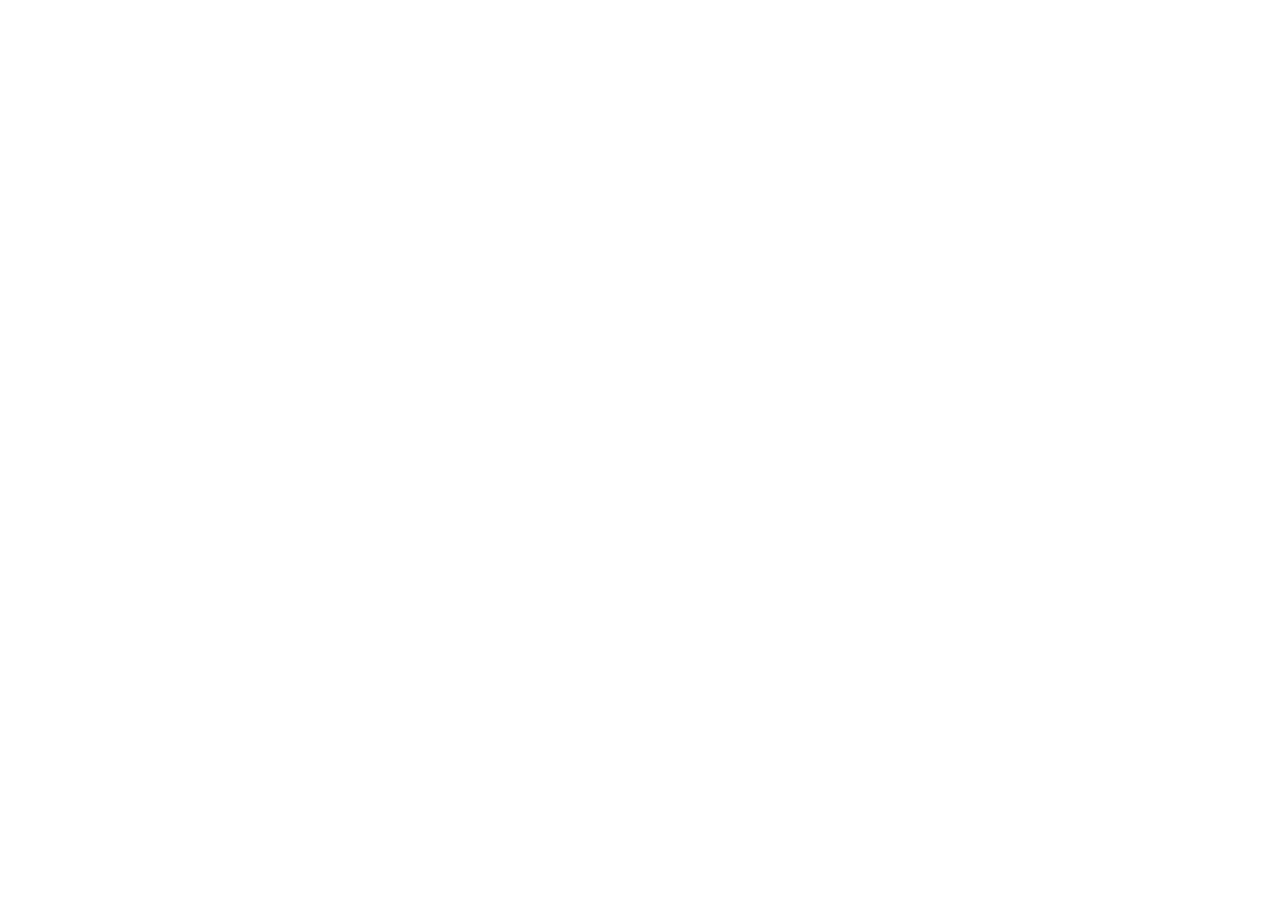
==== index.html @ 90fda1fa "Deploy 2026-11-05T16:38:53Z" ====
<!doctype html>
<html lang="fr" dir="ltr">
  <head>
    <meta charset="UTF-8" />
    <meta name="viewport" content="width=device-width, initial-scale=1.0" />
    <meta name="theme-color" content="#F7F3EA" />
    <link rel="icon" type="image/svg+xml" href="/cap-cpi-v2-site/favicon.svg" />
    <meta name="description" content="Cap CPI v4 — 240 questions OFPPT en 24 niveaux, méthode 4C, fiches, notions, examen blanc et badge partageable." />
    <title>Cap CPI v4 — Objectif niveau 24</title>
    <link rel="preconnect" href="https://fonts.googleapis.com" />
    <link rel="preconnect" href="https://fonts.gstatic.com" crossorigin />
    <link
      href="https://fonts.googleapis.com/css2?family=Fraunces:opsz,wght@9..144,400;9..144,500;9..144,600;9..144,700&family=Inter:wght@400;500;600;700&family=IBM+Plex+Mono:wght@400;500&family=IBM+Plex+Sans+Arabic:wght@400;500;600;700&display=swap"
      rel="stylesheet"
    />
    <script type="module" crossorigin src="/cap-cpi-v2-site/assets/index-B3IMNW7y.js"></script>
    <link rel="stylesheet" crossorigin href="/cap-cpi-v2-site/assets/index-BA9GoqHi.css">
  </head>
  <body>
    <div id="root"></div>
  </body>
</html>
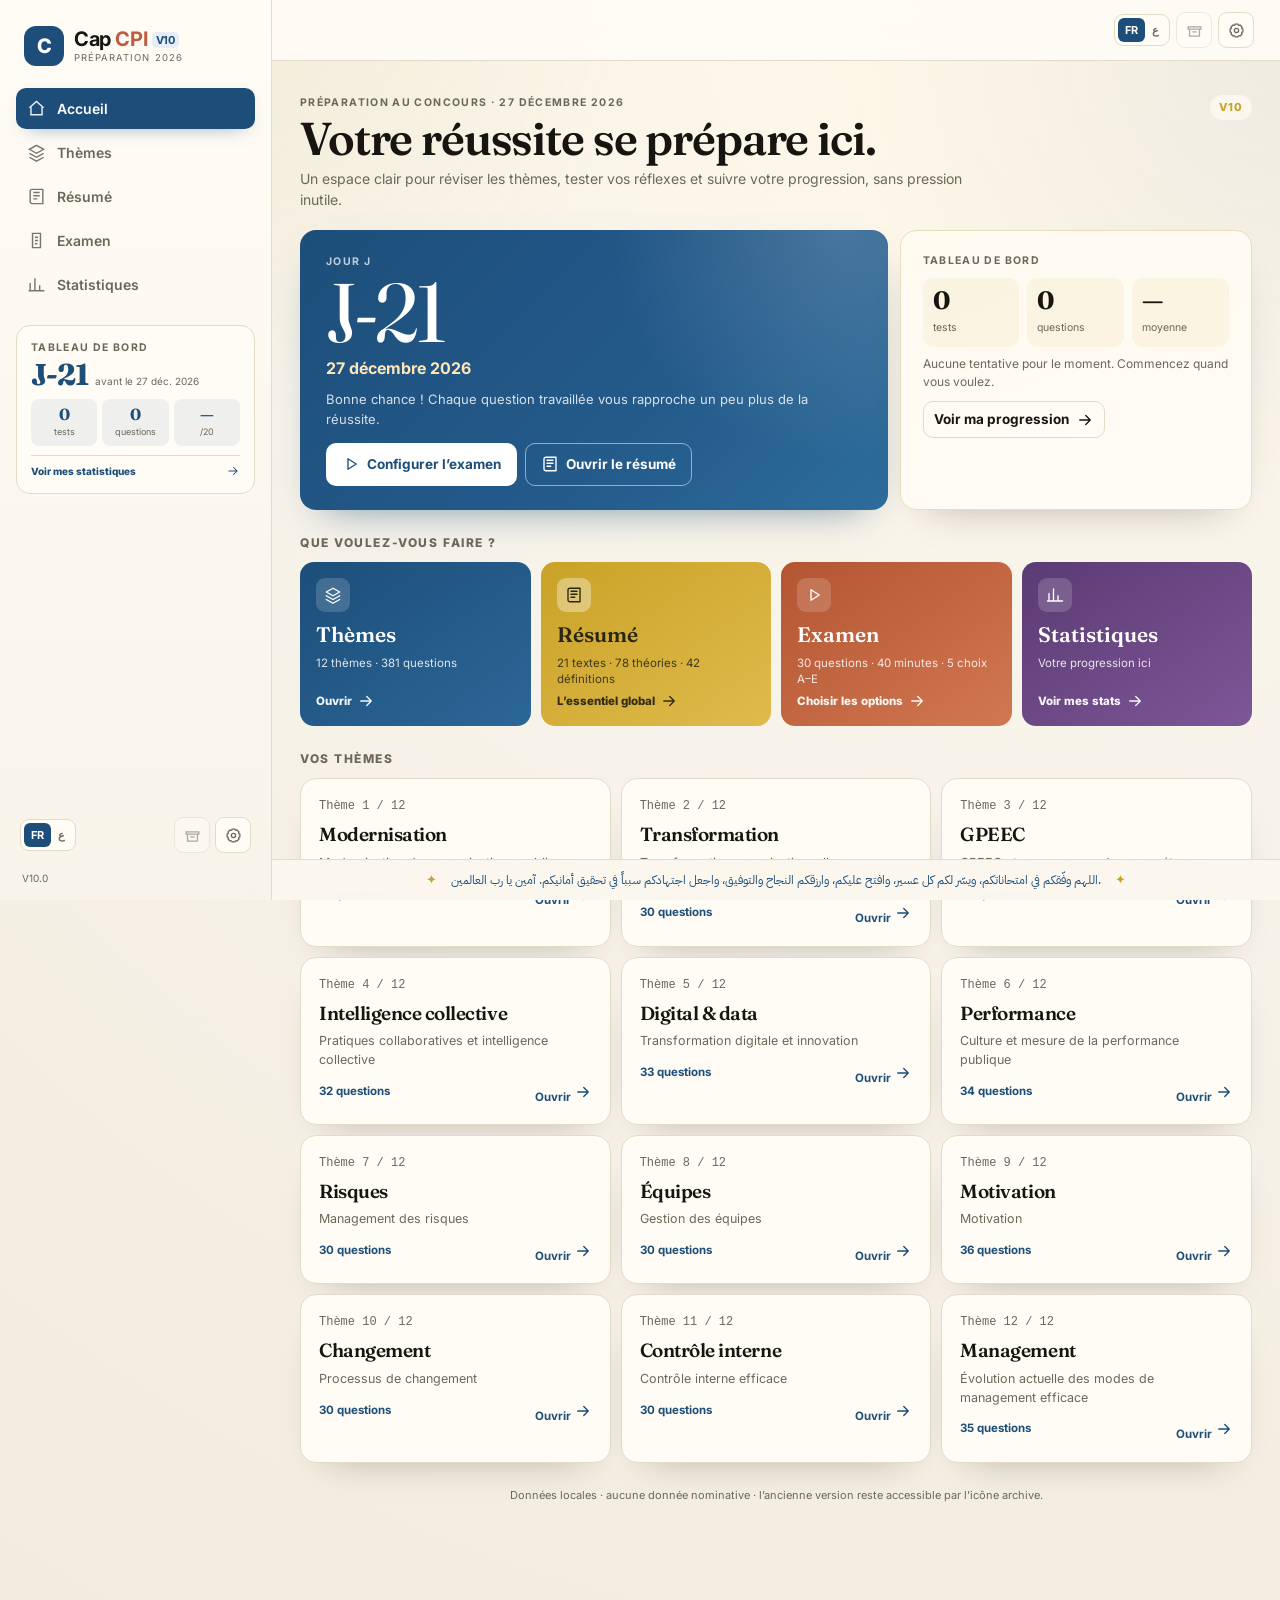
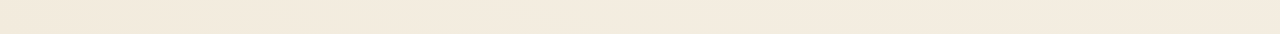
==== commit b19ef1c4: "Deploy 2026-11-25T21:09:06Z" ====
--- a/index.html
+++ b/index.html
@@ -1,22 +1,97 @@
 <!doctype html>
-<html lang="fr" dir="ltr">
-  <head>
-    <meta charset="UTF-8" />
-    <meta name="viewport" content="width=device-width, initial-scale=1.0" />
-    <meta name="theme-color" content="#F7F3EA" />
-    <link rel="icon" type="image/svg+xml" href="/cap-cpi-v2-site/favicon.svg" />
-    <meta name="description" content="Cap CPI v4 — 240 questions OFPPT en 24 niveaux, méthode 4C, fiches, notions, examen blanc et badge partageable." />
-    <title>Cap CPI v4 — Objectif niveau 24</title>
-    <link rel="preconnect" href="https://fonts.googleapis.com" />
-    <link rel="preconnect" href="https://fonts.gstatic.com" crossorigin />
-    <link
-      href="https://fonts.googleapis.com/css2?family=Fraunces:opsz,wght@9..144,400;9..144,500;9..144,600;9..144,700&family=Inter:wght@400;500;600;700&family=IBM+Plex+Mono:wght@400;500&family=IBM+Plex+Sans+Arabic:wght@400;500;600;700&display=swap"
-      rel="stylesheet"
-    />
-    <script type="module" crossorigin src="/cap-cpi-v2-site/assets/index-B3IMNW7y.js"></script>
-    <link rel="stylesheet" crossorigin href="/cap-cpi-v2-site/assets/index-BA9GoqHi.css">
-  </head>
-  <body>
-    <div id="root"></div>
-  </body>
+<html lang="fr">
+<head>
+  <meta charset="utf-8" />
+  <meta name="viewport" content="width=device-width, initial-scale=1" />
+  <title>Cap CPI — Préparation au concours 2026</title>
+  <meta name="description" content="Cap CPI — préparation au concours OFPPT : thèmes, résumé, examen et statistiques." />
+  <link rel="preconnect" href="https://fonts.googleapis.com" />
+  <link rel="preconnect" href="https://fonts.gstatic.com" crossorigin />
+  <link href="https://fonts.googleapis.com/css2?family=Fraunces:opsz,wght@9..144,400;9..144,500;9..144,600;9..144,700&family=Inter:wght@400;500;600;700&family=IBM+Plex+Mono:wght@400;500&family=IBM+Plex+Sans+Arabic:wght@400;500;600;700&display=swap" rel="stylesheet" />
+  <link rel="icon" href="./favicon.svg" />
+  <link rel="stylesheet" href="./pilot.css" />
+</head>
+<body>
+  <div class="app">
+    <aside class="sidebar">
+      <a class="logo" href="#/" aria-label="Accueil">
+        <span class="logo-mark">C</span>
+        <span class="logo-text">
+          <span class="logo-title">Cap <em>CPI</em> <span class="logo-version">V10</span></span>
+          <span class="logo-sub">PRÉPARATION 2026</span>
+        </span>
+      </a>
+      <nav class="side-nav" aria-label="Navigation">
+        <a class="nav-item active" data-nav="home" href="#/"><svg width="19" height="19" viewBox="0 0 24 24" fill="none" stroke="currentColor" stroke-width="1.8"><path d="m3 11 9-8 9 8"/><path d="M5 10v10h14V10"/></svg><span>Accueil</span></a>
+        <a class="nav-item" data-nav="themes" href="#/themes"><svg width="19" height="19" viewBox="0 0 24 24" fill="none" stroke="currentColor" stroke-width="1.8"><path d="m12 3 9 5-9 5-9-5z"/><path d="m3 13 9 5 9-5"/><path d="m3 18 9 5 9-5"/></svg><span>Thèmes</span></a>
+        <a class="nav-item" data-nav="revision" href="#/resume"><svg width="19" height="19" viewBox="0 0 24 24" fill="none" stroke="currentColor" stroke-width="1.8"><path d="M4 5.5A2.5 2.5 0 0 1 6.5 3H20v18H6.5A2.5 2.5 0 0 1 4 18.5z"/><path d="M8 7h8M8 11h8M8 15h5"/></svg><span>Résumé</span></a>
+        <a class="nav-item" data-nav="exam" href="#/exam"><svg width="19" height="19" viewBox="0 0 24 24" fill="none" stroke="currentColor" stroke-width="1.8"><path d="M7 3h10v18H7z"/><path d="M10 8h4M10 12h4M10 16h3"/></svg><span>Examen</span></a>
+        <a class="nav-item" data-nav="stats" href="#/stats"><svg width="19" height="19" viewBox="0 0 24 24" fill="none" stroke="currentColor" stroke-width="1.8"><path d="M4 20V10M10 20V4M16 20v-7M22 20H2"/></svg><span>Statistiques</span></a>
+      </nav>
+      <div class="side-card side-dashboard" id="sideDashboard"></div>
+      <div class="side-foot">
+        <div class="lang-switch" role="group" aria-label="Langue">
+          <button data-lang="fr" class="active">FR</button>
+          <button data-lang="ar">ع</button>
+        </div>
+        <div class="side-actions">
+          <a class="icon-btn legacy" href="./legacy/" target="_blank" rel="noreferrer" title="Version classique" aria-label="Version classique">
+            <svg width="17" height="17" viewBox="0 0 24 24" fill="none" stroke="currentColor" stroke-width="1.8"><path d="M3 7h18v3H3z"/><path d="M5 10v10h14V10"/><path d="M9 14h6"/></svg>
+          </a>
+          <button class="icon-btn" id="settingsBtn" title="Paramètres" aria-label="Paramètres">
+            <svg width="17" height="17" viewBox="0 0 24 24" fill="none" stroke="currentColor" stroke-width="1.8"><circle cx="12" cy="12" r="3"/><path d="M19.4 15a1.7 1.7 0 0 0 .34 1.88l.06.06-2.83 2.83-.06-.06a1.7 1.7 0 0 0-1.88-.34 1.7 1.7 0 0 0-1 1.55V21h-4v-.09A1.7 1.7 0 0 0 9 19.36a1.7 1.7 0 0 0-1.88.34l-.06.06-2.83-2.83.06-.06A1.7 1.7 0 0 0 4.63 15a1.7 1.7 0 0 0-1.55-1H3v-4h.09A1.7 1.7 0 0 0 4.64 9a1.7 1.7 0 0 0-.34-1.88l-.06-.06 2.83-2.83.06.06A1.7 1.7 0 0 0 9 4.63a1.7 1.7 0 0 0 1-1.55V3h4v.09A1.7 1.7 0 0 0 15 4.64a1.7 1.7 0 0 0 1.88-.34l.06-.06 2.83 2.83-.06.06A1.7 1.7 0 0 0 19.37 9a1.7 1.7 0 0 0 1.55 1H21v4h-.09A1.7 1.7 0 0 0 19.4 15Z"/></svg>
+          </button>
+        </div>
+      </div>
+      <div class="side-version">V10.0</div>
+    </aside>
+
+    <div class="main">
+      <header class="topbar">
+        <a class="logo logo-mobile" href="#/" aria-label="Accueil">
+          <span class="logo-mark">C</span>
+          <span class="logo-text"><span class="logo-title">Cap <em>CPI</em> <span class="logo-version">V10</span></span><span class="logo-sub">PRÉPARATION 2026</span></span>
+        </a>
+        <div class="topbar-actions">
+          <div class="lang-switch" role="group" aria-label="Langue">
+            <button data-lang="fr" class="active">FR</button>
+            <button data-lang="ar">ع</button>
+          </div>
+          <a class="icon-btn legacy" href="./legacy/" target="_blank" rel="noreferrer" title="Version classique" aria-label="Version classique">
+            <svg width="17" height="17" viewBox="0 0 24 24" fill="none" stroke="currentColor" stroke-width="1.8"><path d="M3 7h18v3H3z"/><path d="M5 10v10h14V10"/><path d="M9 14h6"/></svg>
+          </a>
+          <button class="icon-btn" id="settingsBtnMobile" title="Paramètres" aria-label="Paramètres">
+            <svg width="17" height="17" viewBox="0 0 24 24" fill="none" stroke="currentColor" stroke-width="1.8"><circle cx="12" cy="12" r="3"/><path d="M19.4 15a1.7 1.7 0 0 0 .34 1.88l.06.06-2.83 2.83-.06-.06a1.7 1.7 0 0 0-1.88-.34 1.7 1.7 0 0 0-1 1.55V21h-4v-.09A1.7 1.7 0 0 0 9 19.36a1.7 1.7 0 0 0-1.88.34l-.06.06-2.83-2.83.06-.06A1.7 1.7 0 0 0 4.63 15a1.7 1.7 0 0 0-1.55-1H3v-4h.09A1.7 1.7 0 0 0 4.64 9a1.7 1.7 0 0 0-.34-1.88l-.06-.06 2.83-2.83.06.06A1.7 1.7 0 0 0 9 4.63a1.7 1.7 0 0 0 1-1.55V3h4v.09A1.7 1.7 0 0 0 15 4.64a1.7 1.7 0 0 0 1.88-.34l.06-.06 2.83 2.83-.06.06A1.7 1.7 0 0 0 19.37 9a1.7 1.7 0 0 0 1.55 1H21v4h-.09A1.7 1.7 0 0 0 19.4 15Z"/></svg>
+          </button>
+        </div>
+      </header>
+      <main id="app" class="content"></main>
+      <footer class="site-blessing" aria-label="Bénédiction">
+        <span class="blessing-ornament">✦</span>
+        <p>اللهم وفّقكم في امتحاناتكم، ويسّر لكم كل عسير، وافتح عليكم، وارزقكم النجاح والتوفيق، واجعل اجتهادكم سبباً في تحقيق أمانيكم. آمين يا رب العالمين.</p>
+        <span class="blessing-ornament">✦</span>
+      </footer>
+      <nav class="bottom-nav" aria-label="Navigation mobile">
+        <a data-nav="home" class="active" href="#/"><svg width="20" height="20" viewBox="0 0 24 24" fill="none" stroke="currentColor" stroke-width="1.8"><path d="m3 11 9-8 9 8"/><path d="M5 10v10h14V10"/></svg><span>Accueil</span></a>
+        <a data-nav="themes" href="#/themes"><svg width="20" height="20" viewBox="0 0 24 24" fill="none" stroke="currentColor" stroke-width="1.8"><path d="m12 3 9 5-9 5-9-5z"/><path d="m3 13 9 5 9-5"/><path d="m3 18 9 5 9-5"/></svg><span>Thèmes</span></a>
+        <a data-nav="revision" href="#/resume"><svg width="20" height="20" viewBox="0 0 24 24" fill="none" stroke="currentColor" stroke-width="1.8"><path d="M4 5.5A2.5 2.5 0 0 1 6.5 3H20v18H6.5A2.5 2.5 0 0 1 4 18.5z"/><path d="M8 7h8M8 11h8M8 15h5"/></svg><span>Résumé</span></a>
+        <a data-nav="exam" href="#/exam"><svg width="20" height="20" viewBox="0 0 24 24" fill="none" stroke="currentColor" stroke-width="1.8"><path d="M7 3h10v18H7z"/><path d="M10 8h4M10 12h4M10 16h3"/></svg><span>Examen</span></a>
+        <a data-nav="stats" href="#/stats"><svg width="20" height="20" viewBox="0 0 24 24" fill="none" stroke="currentColor" stroke-width="1.8"><path d="M4 20V10M10 20V4M16 20v-7M22 20H2"/></svg><span>Statistiques</span></a>
+      </nav>
+    </div>
+  </div>
+
+  <dialog id="settingsDialog">
+    <div class="dialog-body">
+      <h3>Paramètres</h3>
+      <p>Les tentatives restent sur cet appareil. Aucun nom, aucune base de données.</p>
+      <p class="legacy-note">L’ancienne plateforme reste accessible via l’icône archive à côté des paramètres.</p>
+      <div class="dialog-actions">
+        <button class="btn btn-ghost btn-sm" id="resetPilot">Réinitialiser les données</button>
+        <button class="btn btn-primary btn-sm" id="closeSettings">Fermer</button>
+      </div>
+    </div>
+  </dialog>
+  <script src="./app.js"></script>
+</body>
 </html>
--- a/pilot.css
+++ b/pilot.css
@@ -0,0 +1,560 @@
+:root {
+  --bg: #f7f3ea;
+  --surface: #fffdf8;
+  --surface-2: #f1eadb;
+  --ink: #17150f;
+  --muted: #6b746f;
+  --line: #ded5c2;
+  --navy: #1f3a5f;
+  --navy-2: #16304f;
+  --emerald: #1f6f5c;
+  --emerald-soft: #e3efe9;
+  --gold: #a8841f;
+  --terra: #b45532;
+  --shadow: 0 10px 30px rgba(29, 42, 38, .07);
+  --radius: 16px;
+}
+* { box-sizing: border-box; }
+html, body { margin: 0; padding: 0; }
+body {
+  background: radial-gradient(circle at 80% 0%, #fff8e8 0%, var(--bg) 42%, #f2ebdd 100%);
+  color: var(--ink);
+  font-family: "Segoe UI", Arial, sans-serif;
+  font-size: 15px;
+  line-height: 1.5;
+  min-height: 100vh;
+}
+button, input { font: inherit; }
+a { color: inherit; }
+h1, h2, h3 { font-family: Georgia, "Times New Roman", serif; letter-spacing: -.02em; }
+.topbar {
+  position: sticky; top: 0; z-index: 20;
+  display: flex; align-items: center; gap: 22px;
+  padding: 12px 26px;
+  background: rgba(255, 253, 248, .92);
+  backdrop-filter: blur(10px);
+  border-bottom: 1px solid var(--line);
+}
+.brand { display: flex; align-items: center; gap: 10px; min-width: 190px; }
+.brand-mark {
+  width: 38px; height: 38px; border-radius: 11px; display: grid; place-items: center;
+  background: var(--navy); color: #fff; font-weight: 800; font-size: 19px;
+}
+.brand-name { font-weight: 800; font-size: 17px; line-height: 1.1; }
+.brand-name em { font-style: normal; color: var(--terra); }
+.brand-name span { font-size: 11px; color: var(--emerald); background: var(--emerald-soft); border-radius: 5px; padding: 1px 4px; vertical-align: 2px; }
+.brand small { display: block; font-size: 10px; letter-spacing: .12em; color: var(--muted); }
+.topnav { display: flex; gap: 4px; flex: 1; }
+.topnav button {
+  border: 0; background: transparent; color: var(--muted); padding: 8px 12px;
+  border-radius: 8px; cursor: pointer; font-weight: 600;
+}
+.topnav button:hover { background: var(--surface-2); color: var(--ink); }
+.topnav button.active { background: var(--navy); color: #fff; }
+.top-actions { display: flex; gap: 6px; align-items: center; }
+.icon-btn {
+  width: 36px; height: 36px; border: 1px solid var(--line); background: var(--surface);
+  border-radius: 9px; display: grid; place-items: center; cursor: pointer; color: var(--muted);
+}
+.icon-btn:hover { border-color: var(--emerald); color: var(--emerald); }
+.icon-btn.legacy { opacity: .55; }
+.icon-btn.legacy:hover { opacity: 1; }
+main { max-width: 1120px; margin: 0 auto; padding: 26px 22px 60px; }
+.page-head { display: flex; justify-content: space-between; gap: 18px; align-items: flex-end; margin: 8px 0 20px; }
+.eyebrow { color: var(--muted); text-transform: uppercase; letter-spacing: .13em; font-size: 10.5px; font-weight: 700; }
+.page-head h1 { margin: 4px 0 6px; font-size: clamp(31px, 4vw, 45px); line-height: 1.02; }
+.page-head p { margin: 0; color: var(--muted); max-width: 700px; }
+.pilot-chip { display: inline-flex; gap: 6px; align-items: center; padding: 4px 9px; border-radius: 999px; background: var(--surface-2); color: var(--gold); font-size: 11px; font-weight: 800; letter-spacing: .08em; }
+.card { background: var(--surface); border: 1px solid var(--line); border-radius: var(--radius); box-shadow: var(--shadow); }
+.hero {
+  padding: 28px 30px; margin-bottom: 16px;
+  background: radial-gradient(circle at 95% 0%, rgba(201,162,39,.14), transparent 38%), var(--surface);
+  display: flex; gap: 26px; align-items: flex-start;
+}
+.hero-icon { width: 52px; height: 52px; border-radius: 14px; background: var(--emerald-soft); color: var(--emerald); display: grid; place-items: center; flex-shrink: 0; }
+.hero h1 { margin: 4px 0 6px; font-size: clamp(33px, 5vw, 49px); line-height: 1; }
+.hero p { margin: 0; color: var(--muted); max-width: 760px; }
+.hero-meta { display: flex; flex-wrap: wrap; gap: 12px; margin-top: 14px; color: var(--muted); font-size: 12px; }
+.hero-meta span { display: inline-flex; gap: 5px; align-items: center; }
+.section-title { margin: 24px 0 10px; font-size: 12px; letter-spacing: .13em; text-transform: uppercase; color: var(--muted); font-weight: 800; }
+.grid { display: grid; gap: 12px; }
+.grid-2 { grid-template-columns: repeat(2, minmax(0, 1fr)); }
+.grid-3 { grid-template-columns: repeat(3, minmax(0, 1fr)); }
+.theme-card { padding: 18px; text-decoration: none; color: inherit; display: flex; flex-direction: column; gap: 5px; cursor: pointer; transition: .15s; text-align: left; }
+.theme-card:hover { border-color: var(--emerald); transform: translateY(-2px); }
+.theme-number { font-family: ui-monospace, monospace; color: var(--muted); font-size: 12px; }
+.theme-card h3 { margin: 0; font-size: 19px; }
+.theme-card p { margin: 0; color: var(--muted); font-size: 12.5px; }
+.theme-card foot, .theme-card .foot { margin-top: 8px; display: flex; justify-content: space-between; color: var(--emerald); font-size: 11.5px; font-weight: 700; }
+.cta-card { padding: 20px; display: flex; gap: 16px; align-items: center; justify-content: space-between; }
+.cta-card h3 { margin: 0 0 3px; font-size: 19px; }
+.cta-card p { margin: 0; color: var(--muted); font-size: 12.5px; }
+.btn { border: 1px solid transparent; border-radius: 9px; padding: 10px 15px; font-weight: 700; font-size: 13px; cursor: pointer; display: inline-flex; align-items: center; justify-content: center; gap: 7px; text-decoration: none; }
+.btn-primary { background: var(--navy); color: #fff; }
+.btn-primary:hover { background: var(--navy-2); }
+.btn-ghost { background: transparent; border-color: var(--line); color: var(--ink); }
+.btn-ghost:hover { border-color: var(--emerald); color: var(--emerald); }
+.btn-quiet { background: transparent; color: var(--muted); }
+.btn-danger { background: var(--terra); color: #fff; }
+.btn-sm { padding: 7px 10px; font-size: 11.5px; }
+.btn:disabled { opacity: .45; cursor: not-allowed; }
+.pill { display: inline-flex; gap: 4px; padding: 3px 8px; border: 1px solid var(--line); border-radius: 999px; color: var(--muted); font-size: 10.5px; white-space: nowrap; }
+.quiz-shell { max-width: 880px; margin: 0 auto; }
+.quiz-head { display: flex; align-items: center; gap: 10px; margin-bottom: 12px; flex-wrap: wrap; }
+.quiz-title { font-weight: 800; color: var(--navy); flex: 1; min-width: 140px; }
+.timer { display: inline-flex; align-items: center; gap: 6px; padding: 6px 10px; border-radius: 999px; background: var(--emerald-soft); color: var(--emerald); font-weight: 800; font-size: 13px; }
+.timer.urgent { background: #f7e2dc; color: var(--terra); }
+.quiz-progress { height: 6px; background: var(--surface-2); border-radius: 999px; overflow: hidden; margin-bottom: 14px; }
+.quiz-progress span { display: block; height: 100%; background: var(--emerald); border-radius: 999px; transition: width .2s; }
+.question-card { padding: 24px 26px; }
+.question-meta { display: flex; justify-content: space-between; color: var(--muted); font-size: 11.5px; gap: 10px; margin-bottom: 10px; }
+.question-stem { font-family: Georgia, serif; font-size: clamp(20px, 2.3vw, 26px); line-height: 1.35; margin: 0 0 16px; font-weight: 600; }
+.options { display: flex; flex-direction: column; gap: 8px; }
+.option { display: flex; gap: 12px; align-items: flex-start; text-align: left; width: 100%; padding: 12px 14px; border: 1px solid var(--line); border-radius: 11px; background: var(--surface); color: var(--ink); cursor: pointer; }
+.option:hover { border-color: var(--emerald); }
+.option.selected { border-color: var(--navy); background: #eef3f9; }
+.option.correct { border-color: var(--emerald); background: var(--emerald-soft); }
+.option.wrong { border-color: var(--terra); background: #f8e5df; }
+.option.dimmed { opacity: .5; }
+.option-letter { width: 26px; height: 26px; border-radius: 50%; border: 1px solid var(--line); display: grid; place-items: center; font-weight: 800; font-size: 12px; flex-shrink: 0; }
+.option.selected .option-letter { background: var(--navy); color: #fff; border-color: var(--navy); }
+.option.correct .option-letter { background: var(--emerald); color: #fff; border-color: var(--emerald); }
+.option.wrong .option-letter { background: var(--terra); color: #fff; border-color: var(--terra); }
+.option-text { flex: 1; font-size: 13.5px; line-height: 1.5; }
+.option-state { font-size: 11px; font-weight: 800; color: var(--emerald); }
+.feedback { margin-top: 14px; border-top: 1px solid var(--line); padding-top: 12px; }
+.feedback-ok { color: var(--emerald); }
+.feedback-ko { color: var(--terra); }
+.feedback strong { font-size: 13px; }
+.feedback p { margin: 6px 0 0; color: var(--muted); font-size: 12.5px; }
+.quiz-foot { display: flex; gap: 8px; align-items: center; justify-content: space-between; margin-top: 14px; flex-wrap: wrap; }
+.quiz-foot .right { display: flex; gap: 8px; margin-left: auto; flex-wrap: wrap; }
+.navigator { display: flex; flex-wrap: wrap; gap: 4px; margin-top: 12px; }
+.nav-dot { width: 26px; height: 26px; border-radius: 7px; border: 1px solid var(--line); background: var(--surface); font-size: 10.5px; cursor: pointer; color: var(--muted); }
+.nav-dot.answered { background: var(--emerald-soft); border-color: var(--emerald); color: var(--emerald); font-weight: 700; }
+.nav-dot.current { outline: 2px solid var(--navy); color: var(--navy); font-weight: 800; }
+.pause-layer { position: fixed; inset: 0; z-index: 40; background: rgba(23,21,15,.45); display: grid; place-items: center; padding: 20px; }
+.pause-card { max-width: 440px; text-align: center; padding: 28px; }
+.pause-card h2 { margin: 8px 0; }
+.pause-card p { color: var(--muted); }
+.result-hero { padding: 26px 28px; display: flex; gap: 20px; justify-content: space-between; align-items: center; flex-wrap: wrap; }
+.result-hero h1 { font-size: 47px; margin: 2px 0; }
+.result-hero p { margin: 0; color: var(--muted); }
+.stat-grid { display: grid; grid-template-columns: repeat(4, minmax(0, 1fr)); gap: 10px; margin-top: 12px; }
+.stat { padding: 14px; }
+.stat strong { display: block; font-size: 22px; }
+.stat span { color: var(--muted); font-size: 11px; }
+.review-list { display: flex; flex-direction: column; gap: 8px; margin-top: 12px; }
+.review-item { padding: 12px 14px; border: 1px solid var(--line); border-radius: 11px; background: var(--surface); }
+.review-item summary { cursor: pointer; display: flex; gap: 10px; align-items: flex-start; list-style: none; }
+.review-item summary::-webkit-details-marker { display: none; }
+.review-body { margin-top: 10px; border-top: 1px solid var(--line); padding-top: 10px; display: flex; flex-direction: column; gap: 6px; }
+.review-line { display: grid; grid-template-columns: 140px 1fr; gap: 10px; font-size: 12.5px; }
+.review-line span { color: var(--muted); }
+.review-expl { color: var(--muted); font-size: 12.5px; margin: 4px 0 0; }
+.review-source { color: var(--gold); font-size: 11px; margin: 4px 0 0; }
+.tabs { display: flex; gap: 4px; margin: 10px 0 14px; }
+.tab { border: 1px solid var(--line); background: var(--surface); color: var(--muted); padding: 8px 12px; border-radius: 8px; cursor: pointer; font-weight: 700; font-size: 12px; }
+.tab.active { background: var(--navy); color: #fff; border-color: var(--navy); }
+.rev-card { padding: 18px 20px; margin-bottom: 10px; }
+.rev-card h3 { margin: 0 0 6px; font-size: 19px; }
+.rev-card p { margin: 4px 0; color: var(--muted); font-size: 12.5px; }
+.rev-list { margin: 6px 0 0; padding-left: 18px; color: var(--muted); font-size: 12.5px; }
+.rev-list li { margin: 3px 0; }
+.rev-columns { display: grid; grid-template-columns: repeat(2, minmax(0, 1fr)); gap: 12px; }
+.rev-table { width: 100%; border-collapse: collapse; font-size: 12.5px; }
+.rev-table th, .rev-table td { text-align: left; padding: 8px 10px; border-bottom: 1px solid var(--line); vertical-align: top; }
+.rev-table th { font-size: 10.5px; text-transform: uppercase; letter-spacing: .08em; color: var(--muted); }
+.search { width: 100%; max-width: 420px; padding: 10px 12px; border: 1px solid var(--line); border-radius: 9px; background: var(--surface); margin-bottom: 10px; }
+.fact { padding: 8px 0; border-bottom: 1px dashed var(--line); color: var(--muted); font-size: 12.5px; }
+.fact:last-child { border-bottom: 0; }
+.empty { padding: 20px; color: var(--muted); text-align: center; }
+.attempt-row { display: flex; justify-content: space-between; gap: 10px; padding: 10px 0; border-bottom: 1px solid var(--line); font-size: 12.5px; }
+.attempt-row:last-child { border-bottom: 0; }
+.attempt-row strong { font-size: 16px; color: var(--navy); }
+.attempt-row span { color: var(--muted); }
+.footer-note { margin-top: 24px; color: var(--muted); font-size: 11px; text-align: center; }
+.legacy-note { font-size: 11px; color: var(--muted); }
+dialog { border: 1px solid var(--line); border-radius: 14px; padding: 0; background: var(--surface); color: var(--ink); max-width: 460px; width: calc(100% - 30px); }
+dialog::backdrop { background: rgba(23,21,15,.4); }
+.dialog-body { padding: 22px; }
+.dialog-body h3 { margin: 0 0 8px; }
+.dialog-body p { color: var(--muted); font-size: 13px; }
+.dialog-actions { display: flex; gap: 8px; justify-content: flex-end; margin-top: 16px; }
+@media (max-width: 900px) {
+  .topbar { flex-wrap: wrap; gap: 8px; padding: 10px 14px; }
+  .topnav { order: 3; width: 100%; overflow-x: auto; }
+  .topnav button { white-space: nowrap; }
+  main { padding: 18px 12px 48px; }
+  .grid-2, .grid-3, .rev-columns { grid-template-columns: minmax(0, 1fr); }
+  .stat-grid { grid-template-columns: repeat(2, minmax(0, 1fr)); }
+  .hero { padding: 20px; }
+  .question-card { padding: 18px 16px; }
+  .review-line { grid-template-columns: minmax(0, 1fr); gap: 2px; }
+}
+@media (max-width: 520px) {
+  .stat-grid { grid-template-columns: minmax(0, 1fr); }
+  .cta-card { flex-direction: column; align-items: flex-start; }
+  .quiz-foot .right { width: 100%; justify-content: flex-end; }
+}
+
+/* ---------- Alignement sur la plateforme Cap CPI ---------- */
+:root {
+  --bg: #f7f3ea;
+  --surface: #fffcf6;
+  --surface-2: #fbf7ee;
+  --ink: #17150f;
+  --muted: #6e6759;
+  --line: #e3dac7;
+  --navy: #1d4e7a;
+  --navy-2: #163e63;
+  --emerald: #1d4e7a;
+  --emerald-soft: #e5eef7;
+  --gold: #c9a227;
+  --terra: #c05b3e;
+  --serif: 'Fraunces', Georgia, 'Times New Roman', serif;
+  --sans: 'Inter', -apple-system, BlinkMacSystemFont, 'Segoe UI', sans-serif;
+  --mono: 'IBM Plex Mono', ui-monospace, monospace;
+  --radius: 16px;
+  --shadow: 0 18px 42px -28px rgba(23, 21, 15, .4);
+}
+html[dir="rtl"] {
+  --serif: 'IBM Plex Sans Arabic', 'Inter', sans-serif;
+  --sans: 'IBM Plex Sans Arabic', 'Inter', sans-serif;
+}
+body { background-color: var(--bg); font-family: var(--sans); font-size: 16px; }
+body::before {
+  content: ''; position: fixed; inset: 0; z-index: -1; pointer-events: none;
+  background:
+    radial-gradient(circle at 12% -8%, rgba(201,162,39,.1), transparent 34%),
+    radial-gradient(circle at 102% 4%, rgba(29,78,122,.07), transparent 30%);
+}
+h1, h2, h3, h4 { font-family: var(--serif); font-weight: 600; letter-spacing: -.025em; }
+.app { display: flex; min-height: 100vh; }
+.sidebar {
+  width: 272px; flex-shrink: 0; position: sticky; top: 0; height: 100vh;
+  display: flex; flex-direction: column; gap: 18px; padding: 22px 16px 14px;
+  background: linear-gradient(180deg, rgba(255,252,246,.96), rgba(247,243,234,.96));
+  border-inline-end: 1px solid var(--line);
+}
+.logo {
+  display: flex; align-items: center; gap: 10px; border: 0; background: transparent;
+  padding: 4px 8px; text-align: start; cursor: pointer; color: inherit;
+}
+.logo-mark { width: 40px; height: 40px; border-radius: 12px; display: grid; place-items: center; background: var(--navy); color: #fff; font-weight: 800; font-size: 20px; flex-shrink: 0; }
+.logo-text { display: flex; flex-direction: column; line-height: 1.1; }
+.logo-title { font-size: 20px; font-weight: 700; letter-spacing: -.02em; }
+.logo-title em { font-style: normal; color: var(--terra); }
+.logo-version { font-size: 11px; color: var(--emerald); background: var(--emerald-soft); border-radius: 5px; padding: 1px 4px; vertical-align: 2px; }
+.logo-sub { margin-top: 3px; font-size: 9.5px; letter-spacing: .11em; color: var(--muted); }
+.logo-mobile { display: none; }
+.side-nav { display: flex; flex-direction: column; gap: 3px; }
+.nav-item {
+  display: flex; align-items: center; gap: 11px; padding: 10px 11px; border: 0;
+  border-radius: 10px; background: transparent; color: var(--muted); cursor: pointer;
+  font-weight: 600; font-size: 14px; text-align: start; width: 100%;
+}
+.nav-item svg { flex-shrink: 0; opacity: .9; }
+.nav-item:hover { background: var(--surface-2); color: var(--ink); }
+.nav-item.active { background: var(--navy); color: #fff; box-shadow: 0 8px 20px -12px rgba(29,78,122,.6); }
+.side-card { margin-top: 2px; padding: 14px; border: 1px solid var(--line); border-radius: 14px; background: var(--surface); }
+.side-title { margin-top: 3px; font-family: var(--serif); font-weight: 600; font-size: 16px; }
+.side-card p { margin: 6px 0 8px; color: var(--muted); font-size: 11.5px; line-height: 1.45; }
+.side-bars { height: 6px; background: var(--surface-2); border-radius: 999px; overflow: hidden; }
+.side-bars span { display: block; height: 100%; background: var(--emerald); }
+.side-meta { margin-top: 6px; color: var(--muted); font-size: 10.5px; }
+.side-foot { margin-top: auto; display: flex; align-items: center; justify-content: space-between; gap: 8px; padding: 0 4px; }
+.side-actions { display: flex; gap: 5px; }
+.lang-switch { display: inline-flex; padding: 3px; border: 1px solid var(--line); border-radius: 9px; background: var(--surface); }
+.lang-switch button { border: 0; background: transparent; color: var(--muted); padding: 4px 7px; border-radius: 6px; cursor: pointer; font-size: 11px; font-weight: 700; }
+.lang-switch button.active { background: var(--navy); color: #fff; }
+.side-version { padding: 0 6px; color: var(--muted); font-size: 10px; }
+.main { flex: 1; min-width: 0; }
+.topbar {
+  display: flex; align-items: center; justify-content: flex-end; gap: 10px;
+  padding: 12px 26px; background: rgba(255,252,246,.88); backdrop-filter: blur(10px);
+  border-bottom: 1px solid var(--line); position: sticky; top: 0; z-index: 15;
+}
+.topbar-actions { display: flex; align-items: center; gap: 6px; }
+.content { width: 100%; max-width: 1180px; margin: 0 auto; padding: 26px 28px 72px; }
+.bottom-nav { display: none; }
+.eyebrow { font-size: 10.5px; letter-spacing: .13em; color: var(--muted); }
+.page-head h1 { font-size: clamp(2.1rem, 3.6vw, 3rem); }
+.page-head p { font-size: 14px; }
+.hero { background: radial-gradient(circle at 100% 0%, rgba(201,162,39,.12), transparent 34%), var(--surface); }
+.hero h1 { font-size: clamp(2.2rem, 4vw, 3.2rem); }
+.card { box-shadow: var(--shadow); }
+.btn { border-radius: 10px; font-size: 13.5px; }
+.btn-primary { background: var(--navy); }
+.btn-primary:hover { background: var(--navy-2); }
+.pill { color: var(--muted); }
+.option.selected { border-color: var(--navy); background: var(--emerald-soft); }
+.question-stem { font-family: var(--serif); }
+.result-hero h1 { font-family: var(--serif); }
+.timer { background: var(--emerald-soft); color: var(--emerald); }
+@media (max-width: 980px) {
+  .sidebar { display: none; }
+  .app { display: block; }
+  .topbar { justify-content: space-between; padding: 10px 14px; }
+  .logo-mobile { display: flex; }
+  .content { padding: 18px 14px 84px; }
+  .bottom-nav {
+    display: flex; position: fixed; inset-inline: 0; bottom: 0; z-index: 30;
+    justify-content: space-around; padding: 7px 4px 10px;
+    background: rgba(255,252,246,.96); border-top: 1px solid var(--line);
+    backdrop-filter: blur(10px);
+  }
+  .bottom-nav button {
+    display: flex; flex-direction: column; align-items: center; gap: 3px;
+    border: 0; background: transparent; color: var(--muted); font-size: 10px; cursor: pointer;
+    min-width: 64px;
+  }
+  .bottom-nav button.active { color: var(--navy); font-weight: 700; }
+}
+@media (min-width: 981px) {
+  .topbar { border-bottom: 1px solid var(--line); }
+}
+html[dir="rtl"] .sidebar { border-inline-end: 0; border-inline-start: 1px solid var(--line); }
+html[dir="rtl"] .nav-item { text-align: right; }
+html[dir="rtl"] .option { text-align: right; }
+html[dir="rtl"] .review-line { text-align: right; }
+html[dir="rtl"] .quiz-head { direction: rtl; }
+html[dir="rtl"] .topbar { direction: rtl; }
+
+/* Statistiques */
+.stat strong em { margin-left: 2px; font-size: 12px; font-style: normal; color: var(--muted); }
+.stats-theme { padding: 10px 0; border-bottom: 1px dashed var(--line); }
+.stats-theme:last-child { border-bottom: 0; }
+.stats-theme-head { display: flex; justify-content: space-between; gap: 10px; font-size: 13px; }
+.stats-theme-head span { color: var(--muted); font-size: 11.5px; }
+.stats-bar { height: 6px; margin-top: 6px; background: var(--surface-2); border-radius: 999px; overflow: hidden; }
+.stats-bar span { display: block; height: 100%; background: var(--emerald); border-radius: 999px; }
+.stats-theme-meta { margin-top: 4px; color: var(--muted); font-size: 10.5px; }
+
+/* Accueil chaleureux */
+.home-head { align-items: flex-start; }
+.welcome-grid { display: grid; grid-template-columns: 1.25fr .75fr; gap: 12px; }
+.countdown-card {
+  padding: 24px 26px; color: #fff; border: 0;
+  background:
+    radial-gradient(circle at 92% 0%, rgba(255,255,255,.16), transparent 38%),
+    linear-gradient(135deg, var(--navy) 0%, #245b8b 62%, #2d6d9b 100%);
+  box-shadow: 0 18px 40px -24px rgba(29,78,122,.7);
+}
+.countdown-card .eyebrow { color: rgba(255,255,255,.72); }
+.countdown-value { margin-top: 4px; font-family: var(--serif); font-size: clamp(55px, 7vw, 83px); line-height: .95; letter-spacing: -.04em; }
+.countdown-date { margin-top: 4px; font-weight: 700; color: #ffe6b8; }
+.countdown-card p { margin: 10px 0 14px; max-width: 540px; color: rgba(255,255,255,.82); font-size: 13px; }
+.welcome-actions { display: flex; flex-wrap: wrap; gap: 8px; }
+.btn-light { background: #fff; color: var(--navy); }
+.btn-light:hover { background: #f6ecd9; }
+.btn-outline-light { background: transparent; border-color: rgba(255,255,255,.5); color: #fff; }
+.btn-outline-light:hover { background: rgba(255,255,255,.12); }
+.warm-card { padding: 22px; background: linear-gradient(160deg, #fffaf0, var(--surface)); border-color: #eadcbe; }
+.warm-stats { display: grid; grid-template-columns: repeat(3, minmax(0, 1fr)); gap: 8px; margin: 10px 0 8px; }
+.warm-stats > div { padding: 10px; border-radius: 10px; background: rgba(201,162,39,.08); }
+.warm-stats strong { display: block; font-family: var(--serif); font-size: 25px; line-height: 1; }
+.warm-stats strong em { font-size: 11px; font-style: normal; color: var(--muted); }
+.warm-stats span { color: var(--muted); font-size: 10.5px; }
+.warm-last { margin: 4px 0 10px; color: var(--muted); font-size: 12px; min-height: 32px; }
+.home-cards { display: grid; grid-template-columns: repeat(4, minmax(0, 1fr)); gap: 10px; }
+.home-card {
+  display: flex; flex-direction: column; align-items: flex-start; gap: 5px;
+  min-height: 150px; padding: 16px; border: 0; border-radius: 14px;
+  text-align: left; cursor: pointer; color: #fff; font-family: inherit;
+  transition: transform .16s ease, box-shadow .16s ease;
+}
+.home-card:hover { transform: translateY(-3px); box-shadow: 0 18px 32px -22px rgba(23,21,15,.55); }
+.home-card-blue { background: linear-gradient(145deg, #1d4e7a, #2b6797); }
+.home-card-gold { background: linear-gradient(145deg, #c9a227, #e0bb4c); color: #2a2413; }
+.home-card-terra { background: linear-gradient(145deg, #b45532, #d17852); }
+.home-card-violet { background: linear-gradient(145deg, #5b3b73, #7d5798); }
+.home-card-icon { display: grid; place-items: center; width: 34px; height: 34px; border-radius: 9px; background: rgba(255,255,255,.16); }
+.home-card-gold .home-card-icon { background: rgba(255,255,255,.35); }
+.home-card-title { font-family: var(--serif); font-size: 21px; font-weight: 600; margin-top: 2px; }
+.home-card-meta { font-size: 11.5px; line-height: 1.4; opacity: .85; }
+.home-card-link { margin-top: auto; display: inline-flex; align-items: center; gap: 5px; font-size: 11.5px; font-weight: 800; opacity: .95; }
+@media (max-width: 1100px) {
+  .home-cards { grid-template-columns: repeat(2, minmax(0, 1fr)); }
+}
+@media (max-width: 900px) {
+  .welcome-grid { grid-template-columns: minmax(0, 1fr); }
+}
+@media (max-width: 560px) {
+  .home-cards { grid-template-columns: minmax(0, 1fr); }
+  .warm-stats { grid-template-columns: minmax(0, 1fr); }
+  .countdown-card { padding: 20px; }
+}
+
+.home-themes { display: grid; grid-template-columns: repeat(3, minmax(0, 1fr)); gap: 10px; }
+@media (max-width: 1100px) { .home-themes { grid-template-columns: repeat(2, minmax(0, 1fr)); } }
+@media (max-width: 620px) { .home-themes { grid-template-columns: minmax(0, 1fr); } }
+
+/* ---------- Liens et navigation ---------- */
+a.logo, a.nav-item, .bottom-nav a { text-decoration: none; }
+.home-card, .theme-card { text-decoration: none; }
+@media (max-width: 980px) {
+  .bottom-nav a {
+    display: flex; flex-direction: column; align-items: center; gap: 3px;
+    color: var(--muted); font-size: 10px; text-decoration: none; min-width: 64px;
+  }
+  .bottom-nav a.active { color: var(--navy); font-weight: 700; }
+}
+
+/* ---------- Configuration de l'examen ---------- */
+.head-chips { display: flex; flex-wrap: wrap; gap: 7px; align-items: center; }
+.chip {
+  display: inline-flex; align-items: center; gap: 6px; padding: 6px 10px;
+  border: 1px solid var(--line); border-radius: 999px; background: var(--surface);
+  color: var(--muted); font-size: 11.5px; font-weight: 700; white-space: nowrap;
+}
+.chip svg { width: 14px; height: 14px; }
+.chip-emerald { background: var(--emerald-soft); border-color: #cfe3da; color: var(--emerald); }
+
+.section-heading { display: flex; align-items: flex-end; justify-content: space-between; gap: 18px; margin-bottom: 12px; }
+.section-heading h2 { margin: 3px 0 0; font-size: 23px; line-height: 1.15; }
+.config-card .section-heading:not(:first-child) { margin-top: 22px; }
+
+.training-layout {
+  display: grid;
+  grid-template-columns: minmax(0, 1.55fr) minmax(270px, .72fr);
+  gap: 18px; align-items: start;
+}
+.config-card { padding: 26px; }
+.exam-mode-grid { display: grid; grid-template-columns: repeat(2, minmax(0, 1fr)); gap: 10px; margin: 10px 0 18px; }
+.exam-mode-card {
+  display: flex; align-items: flex-start; gap: 10px; padding: 14px;
+  border: 1px solid var(--line); border-radius: 14px; background: var(--surface);
+  color: inherit; text-align: start; cursor: pointer; width: 100%;
+  transition: border-color .16s ease, background .16s ease, box-shadow .16s ease;
+}
+.exam-mode-card:hover { border-color: var(--line-strong, #c9bfa9); }
+.exam-mode-card.selected { border-color: var(--emerald); background: var(--emerald-soft); box-shadow: 0 0 0 3px rgba(29,78,122,.07); }
+.exam-mode-icon { display: grid; place-items: center; width: 36px; height: 36px; border-radius: 10px; background: var(--surface-2); color: var(--emerald); flex-shrink: 0; }
+.exam-mode-card strong { display: block; font-size: 14px; }
+.exam-mode-card small { display: block; margin-top: 2px; color: var(--muted); font-size: 11.5px; line-height: 1.45; }
+.config-hint { margin: -4px 0 12px; font-size: 12px; color: var(--muted); }
+.count-picker { display: flex; flex-wrap: wrap; gap: 7px; margin-bottom: 4px; }
+.count-option {
+  min-width: 52px; height: 38px; padding: 0 13px; border: 1px solid var(--line);
+  border-radius: 999px; background: var(--surface); color: var(--ink);
+  font-size: 13px; font-weight: 600; cursor: pointer; transition: .15s;
+}
+.count-option:hover { border-color: var(--emerald); color: var(--emerald); }
+.count-option.selected { border-color: var(--emerald); background: var(--emerald); color: #fff; }
+
+.exam-scoring-option {
+  position: relative; display: flex; align-items: flex-start; gap: 12px;
+  margin: 4px 0 18px; padding: 14px 15px; border: 1px solid var(--line);
+  border-radius: 14px; background: var(--surface); cursor: pointer;
+  transition: border-color .16s ease, background .16s ease, box-shadow .16s ease;
+}
+.exam-scoring-option input { position: absolute; width: 1px; height: 1px; opacity: 0; pointer-events: none; }
+.exam-scoring-option:focus-within { outline: 2px solid var(--emerald); outline-offset: 2px; }
+.exam-scoring-option.selected { border-color: var(--emerald); background: var(--emerald-soft); box-shadow: 0 0 0 3px rgba(29,78,122,.07); }
+.exam-scoring-check {
+  display: grid; place-items: center; flex-shrink: 0; width: 24px; height: 24px;
+  border: 1px solid var(--line); border-radius: 7px; background: var(--surface); color: #fff;
+}
+.exam-scoring-check svg { width: 14px; height: 14px; }
+.exam-scoring-option.selected .exam-scoring-check { border-color: var(--emerald); background: var(--emerald); }
+.exam-scoring-text strong { display: block; font-size: 13px; font-weight: 700; }
+.exam-scoring-text small { display: block; margin-top: 3px; color: var(--muted); font-size: 11.5px; line-height: 1.5; }
+
+.config-summary {
+  display: flex; align-items: center; justify-content: space-between; gap: 18px;
+  padding: 17px 18px; border-radius: 14px; background: var(--surface-2); border: 1px solid var(--line);
+}
+.config-summary strong { display: block; font-size: 13.5px; }
+.config-summary small { display: block; margin-top: 3px; font-size: 11.5px; color: var(--muted); }
+
+.training-side { display: flex; flex-direction: column; gap: 12px; }
+.side-panel { padding: 19px; }
+.exam-note-card { background: var(--surface-2); }
+.exam-note-icon { display: grid; place-items: center; width: 44px; height: 44px; margin-bottom: 12px; border-radius: 12px; background: var(--emerald-soft); color: var(--emerald); }
+.exam-note-card h3 { font-size: 17px; margin: 0; }
+.exam-note-card p { margin-top: 6px; font-size: 12px; line-height: 1.55; color: var(--muted); }
+.exam-note-meta { display: flex; flex-wrap: wrap; gap: 12px; margin-top: 14px; color: var(--emerald); font-size: 11px; font-weight: 600; }
+.exam-note-meta span { display: inline-flex; align-items: center; gap: 4px; }
+.exam-note-meta svg { width: 14px; height: 14px; }
+.exam-history { display: flex; flex-direction: column; margin-top: 10px; }
+.exam-history-row { display: flex; align-items: center; gap: 8px; padding: 10px 0; border-bottom: 1px solid var(--line); text-decoration: none; color: inherit; }
+.exam-history-row:last-child { border-bottom: 0; }
+.exam-history-row:hover .exam-history-meta { color: var(--emerald); }
+.exam-history-score { font-family: var(--serif); font-size: 20px; font-weight: 600; color: var(--emerald); }
+.exam-history-score small { font-family: inherit; font-size: 10px; color: var(--muted); }
+.exam-history-meta { flex: 1; font-size: 11px; color: var(--muted); }
+.exam-history-row > svg { width: 15px; height: 15px; color: var(--muted); }
+.panel-empty { margin: 8px 0 0; color: var(--muted); font-size: 12px; }
+
+.exam-steps { display: grid; grid-template-columns: repeat(3, minmax(0, 1fr)); gap: 10px; margin-top: 18px; }
+.exam-step { display: flex; align-items: flex-start; gap: 10px; padding: 14px; }
+.exam-step-icon { display: grid; place-items: center; flex-shrink: 0; width: 32px; height: 32px; border-radius: 9px; background: var(--emerald-soft); color: var(--emerald); }
+.exam-step-icon svg { width: 17px; height: 17px; }
+.exam-step strong { display: block; font-size: 12px; }
+.exam-step p { margin-top: 3px; font-size: 11px; line-height: 1.45; color: var(--muted); }
+
+html[dir="rtl"] .exam-mode-card,
+html[dir="rtl"] .exam-scoring-option,
+html[dir="rtl"] .config-summary,
+html[dir="rtl"] .exam-history-row { text-align: right; }
+html[dir="rtl"] .exam-history-row > svg { transform: scaleX(-1); }
+
+@media (max-width: 980px) {
+  .training-layout { grid-template-columns: minmax(0, 1fr); }
+}
+@media (max-width: 640px) {
+  .exam-mode-grid { grid-template-columns: minmax(0, 1fr); }
+  .config-card { padding: 20px; }
+  .config-summary { flex-direction: column; align-items: stretch; }
+  .config-summary .btn { width: 100%; }
+  .exam-steps { grid-template-columns: minmax(0, 1fr); }
+  .head-chips { display: none; }
+  .section-heading h2 { font-size: 20px; }
+}
+
+/* ---------- Résumé : bouton de téléchargement ---------- */
+.btn-lg { padding: 13px 20px; font-size: 14px; border-radius: 12px; white-space: nowrap; }
+.btn-lg svg { width: 18px; height: 18px; }
+.resume-head { align-items: center; }
+@media (max-width: 700px) {
+  .resume-head { flex-direction: column; align-items: flex-start; }
+  .resume-head .btn-lg { width: 100%; }
+}
+html[dir="rtl"] .rev-table th,
+html[dir="rtl"] .rev-table td { text-align: right; }
+html[dir="rtl"] .rev-list { padding-left: 0; padding-right: 18px; }
+html[dir="rtl"] .search { text-align: right; }
+
+/* ---------- Tableau de bord de la sidebar ---------- */
+.side-dashboard { margin-top: 2px; }
+.side-countdown { display: flex; align-items: baseline; flex-wrap: wrap; gap: 7px; margin-top: 5px; }
+.side-countdown strong { font-family: var(--serif); font-size: 30px; line-height: .95; color: var(--navy); letter-spacing: -.03em; }
+.side-countdown span { color: var(--muted); font-size: 10px; line-height: 1.3; }
+.side-mini-stats { display: grid; grid-template-columns: repeat(3, minmax(0, 1fr)); gap: 5px; margin: 10px 0 9px; }
+.side-mini-stats > div { padding: 7px 3px; border-radius: 8px; background: rgba(29, 78, 122, .07); text-align: center; }
+.side-mini-stats strong { display: block; font-family: var(--serif); font-size: 16px; line-height: 1; color: var(--navy); }
+.side-mini-stats span { display: block; margin-top: 3px; color: var(--muted); font-size: 9px; }
+.side-dash-link { display: flex; align-items: center; justify-content: space-between; gap: 6px; padding-top: 8px; border-top: 1px solid var(--line); color: var(--navy); font-size: 10px; font-weight: 800; text-decoration: none; }
+.side-dash-link svg { width: 14px; height: 14px; }
+.side-dash-link:hover { color: var(--terra); }
+
+/* ---------- Bénédiction en bas ---------- */
+.site-blessing {
+  display: flex; align-items: center; justify-content: center; gap: 14px;
+  padding: 10px 24px; border-top: 1px solid var(--line);
+  background: rgba(251, 247, 238, .97); backdrop-filter: blur(10px);
+  color: var(--emerald); font-family: 'IBM Plex Sans Arabic', var(--sans);
+  font-size: 12px; line-height: 1.55; text-align: center;
+}
+.site-blessing p { max-width: 1100px; margin: 0; }
+.blessing-ornament { flex-shrink: 0; color: var(--gold); font-size: 13px; }
+@media (min-width: 981px) {
+  .site-blessing {
+    position: fixed; inset-inline-start: 272px; inset-inline-end: 0; bottom: 0; z-index: 26;
+  }
+  .content { padding-bottom: 120px; }
+}
+@media (max-width: 980px) {
+  .site-blessing { padding: 10px 16px 76px; }
+}
